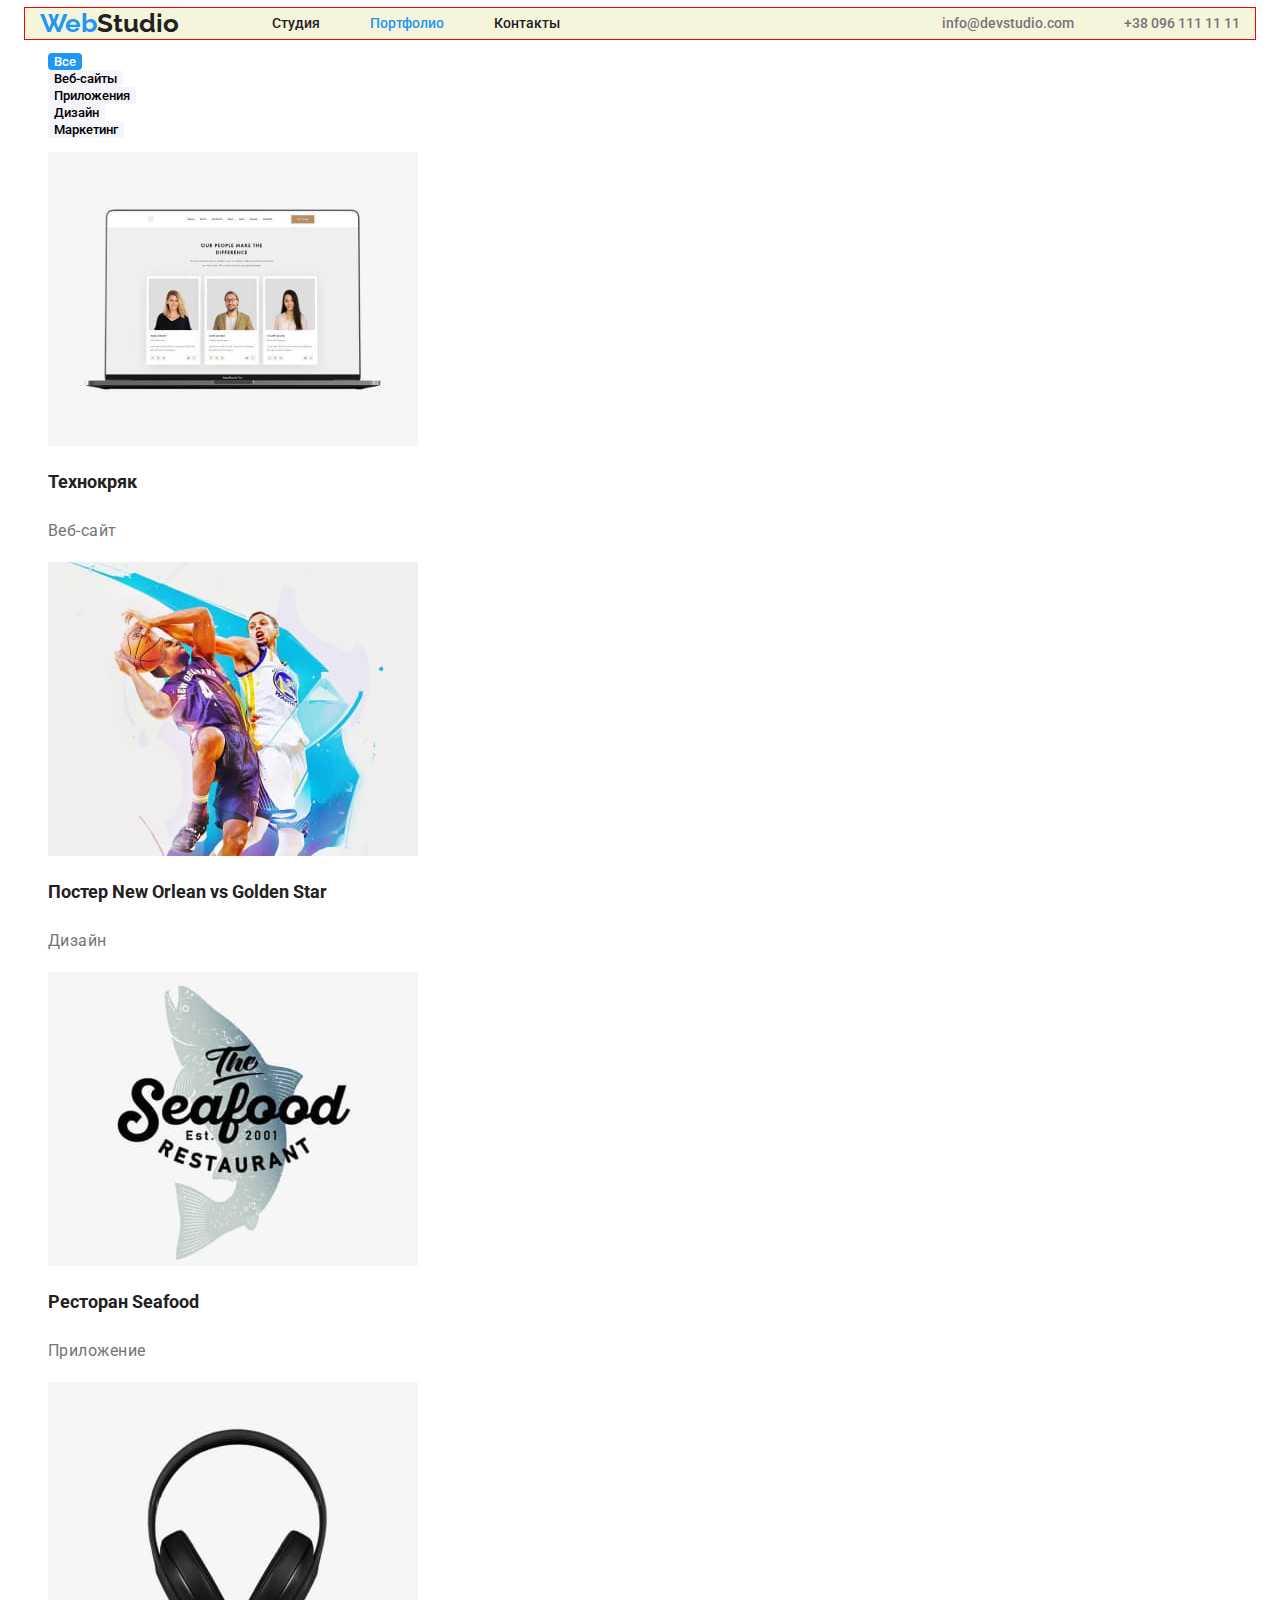
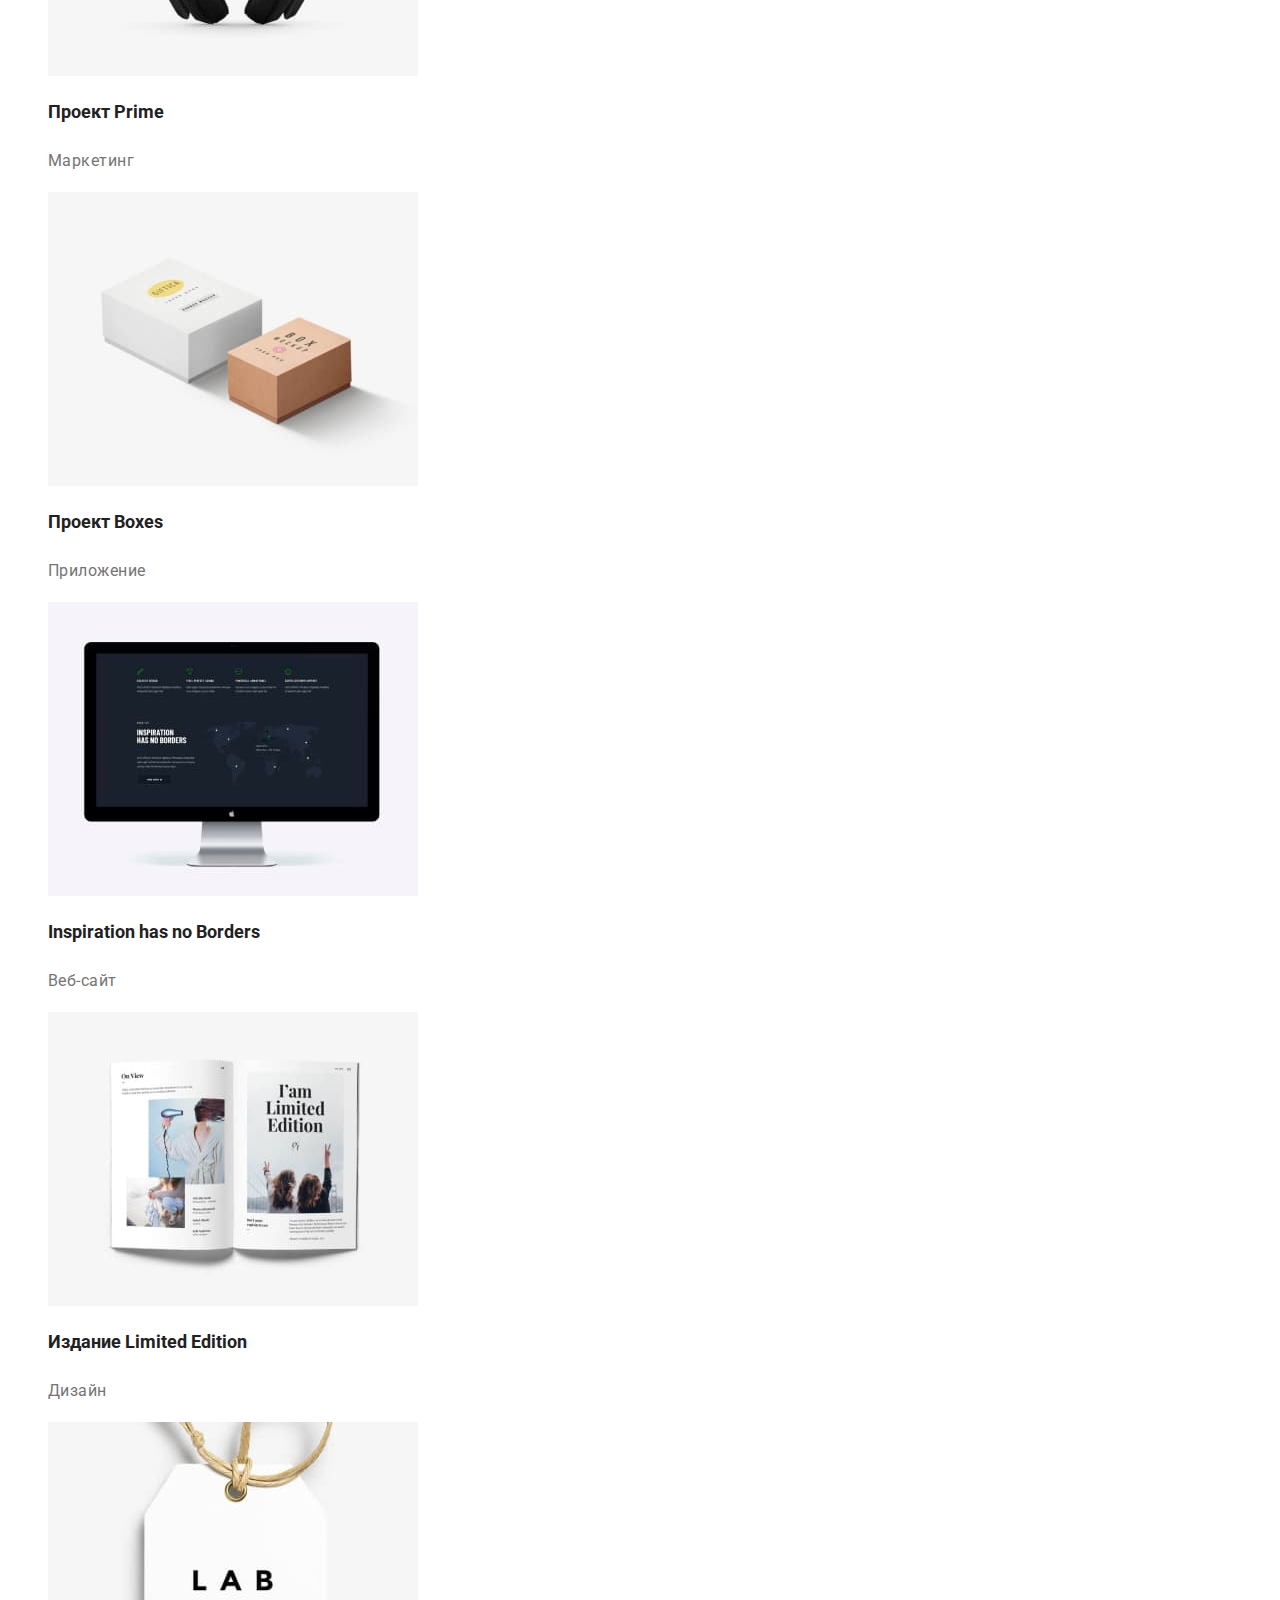
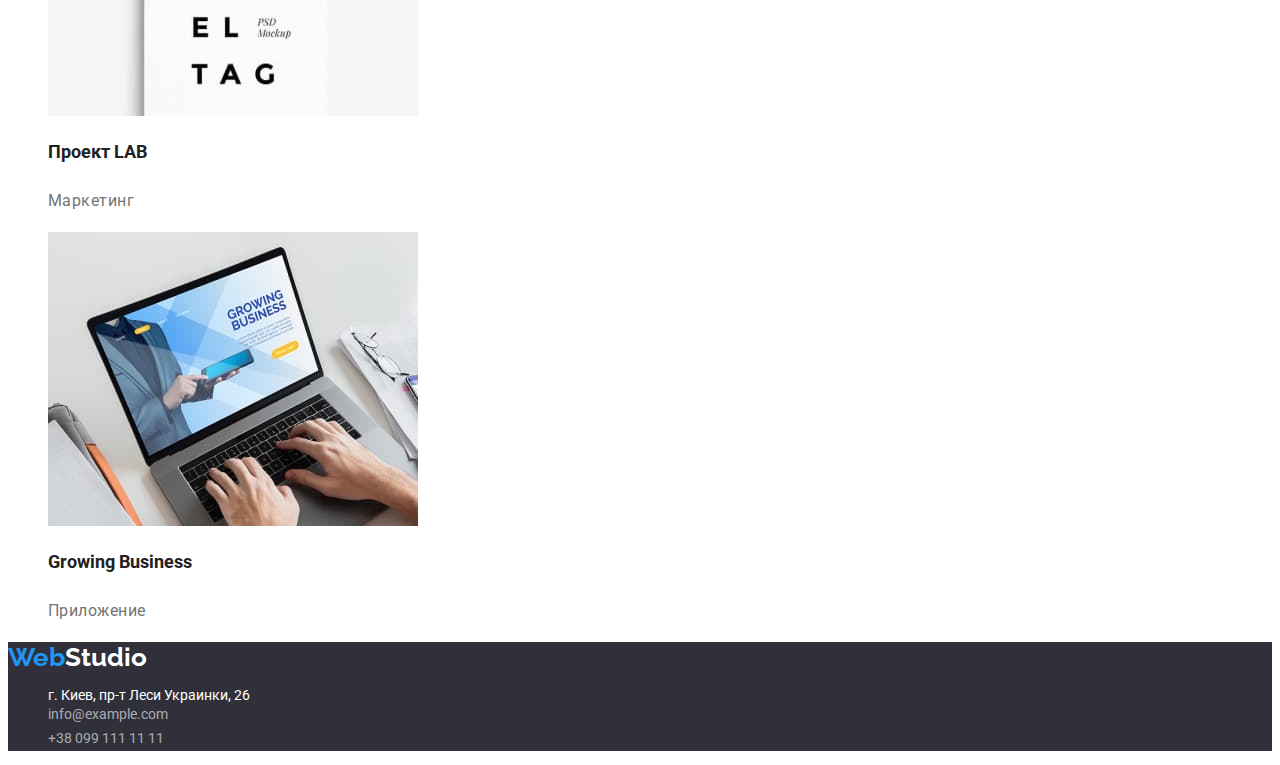
==== portfolio.html @ e08978c5 "разметка навизации длоки" ====
<!DOCTYPE html>
<html lang="ru">
  <head>
    <meta charset="UTF-8" />
    <meta http-equiv="X-UA-Compatible" content="IE=edge" />
    <meta name="viewport" content="width=device-width, initial-scale=1.0" />
    <title>Document</title>
    <link rel="preconnect" href="https://fonts.googleapis.com">
    <link rel="preconnect" href="https://fonts.gstatic.com" crossorigin>
    <link href="https://fonts.googleapis.com/css2?family=Raleway:wght@700&family=Roboto:wght@400;500;700;900&display=swap" rel="stylesheet">
    <link rel="stylesheet" href="https://cdnjs.cloudflare.com/ajax/libs/modern-normalize/1.1.0/modern-normalize.min.css" integrity="sha512-wpPYUAdjBVSE4KJnH1VR1HeZfpl1ub8YT/NKx4PuQ5NmX2tKuGu6U/JRp5y+Y8XG2tV+wKQpNHVUX03MfMFn9Q==" crossorigin="anonymous" referrerpolicy="no-referrer" />
    <link rel="stylesheet" href="./css/styles.css" />
  </head>
  <body>
    <!-- основная навигация сайта -->
    <header class="header-nav">
      <div class=" my-nav container">
        <nav class="my-nav">
        <a href="index.html" class="logo" lang="en" aria-label="логотип сайта">
          Web<span class="logo-accent">Studio</span></a
        >
        <ul class="site-nav list">
          <li class="item"><a href="./index.html" class="link">Студия</a></li>
          <li class="item"><a href="./portfolio.html" class="current link">Портфолио</a></li>
          <li class="item"><a href="" class="link">Контакты</a></li>
        </ul>
        </nav>
        <ul class="auth-nav list">
          <li class="item">
            <a href="mailto:info@devstudio.com" class="link"
            >info@devstudio.com</a
          >
          </li>
          <li class="item"><a href="tel:+380961111111" class="link">+38 096 111 11 11</a></li>
        </ul>
      </div>
    </header>
    <!-- мой контент -->
    <main>
      <section>
        <h1 hidden>кнопки фильтра</h1>
        <ul class="list">
          <li><button type="button" class="button-filtr current-button">Все</button></li>
          <li><button type="button" class="button-filtr">Веб-сайты</button></li>
          <li>
            <button type="button" class="button-filtr">Приложения</button>
          </li>
          <li><button type="button" class="button-filtr">Дизайн</button></li>
          <li><button type="button" class="button-filtr">Маркетинг</button></li>
        </ul>
          <!-- секция контента -->
        <ul class="card list">
          <li>
            <a href="" class="list-filter">
              <img
                src="./img-portfolio/laptop.jpg"
                alt="вебсайт"
                width="370"
                height="294"
              />
              <h2 class="card title">Технокряк</h2>
              <p class="text">Веб-сайт</p>
            </a>
          </li>
          <li>
            <a href="" class="list-filter"
              ><img
                src="./img-portfolio/poster.jpg"
                alt="постер"
                width="370"
                height="294"
              />
              <h2 class="card title">
                Постер <span lang="en">New Orlean vs Golden Star</span>
              </h2>
              <p class="card text">Дизайн</p></a
            >
          </li>
          <li>
            <a href="" class="list-filter"
              ><img
                src="./img-portfolio/logo-cafe.jpg"
                alt="ресторан"
                width="370"
                height="294"
              />
              <h2 class="card title">
                Ресторан <span lang="en">Seafood</span>
              </h2>
              <p class="text">Приложение</p></a
            >
          </li>
          <li>
            <a href="" class="list-filter"
              ><img
                src="./img-portfolio/headphones.jpg"
                alt="проект прайм"
                width="370"
                height="294"
              />
              <h2 class="card title">Проект <span lang="en">Prime</span></h2>
              <p class="text">Маркетинг</p></a
            >
          </li>
          <li>
            <a href="" class="list-filter">
              <img
                src="./img-portfolio/box.jpg"
                alt="проект бокс"
                width="370"
                height="294"
              />
              <h2 class="card title">Проект <span lang="en">Boxes</span></h2>
              <p class="text">Приложение</p></a
            >
          </li>
          <li>
            <a href="" class="list-filter"
              ><img
                src="./img-portfolio/computer.jpg"
                alt="вебсайт"
                width="370"
                height="294"
              />
              <h2 class="card title" lang="en">Inspiration has no Borders</h2>
              <p class="text">Веб-сайт</p></a
            >
          </li>
          <li>
            <a href="" class="list-filter"
              ><img
                src="./img-portfolio/newspaper.jpg"
                alt="издание ограниченный выпуск"
                width="370"
                height="294"
              />
              <h2 class="card title">
                Издание <span lang="en">Limited Edition</span>
              </h2>
              <p class="text">Дизайн</p></a
            >
          </li>
          <li>
            <a href="" class="list-filter"
              ><img
                src="./img-portfolio/card.jpg"
                alt="проект лаб"
                width="370"
                height="294"
              />
              <h2 class="card title">Проект LAB</h2>
              <p class="text">Маркетинг</p></a
            >
          </li>
          <li>
            <a href="" class="list-filter"
              ><img
                src="./img-portfolio/laptop-work.jpg"
                alt="приложение растущий бизнес"
                width="370"
                height="294"
              />
              <h2 class="card title" lang="en">Growing Business</h2>
              <p class="text">Приложение</p></a
            >
          </li>
        </ul>
      </section>
    </main>
    <!-- подвал -->
    <footer class="footer">
      <a href="./portfolio.html" class="logo" lang="en" aria-label="логотип сайта">Web</span
        ><span class="footer-logo">Studio</span>
      </a>
      <address class="adress">
        <ul class="list">
          <li class="location">г. Киев, пр-т Леси Украинки, 26</li>
          <li class="contacts list">
            <a href="mailto:info@example.com" class="transparent link"
              >info@example.com</a
            >
          </li>
          <li class="contacts list">
            <a href="tel:+380991111111" class="transparent link"
              >+38 099 111 11 11</a
            >
          </li>
        </ul>
      </address>
    </footer>
  </body>
</html>
---- css/styles.css ----
:root {
  --primery-text-color: #757575;
  --accent: #2196f3;
  --title-text-color: #212121;
  --primeri-white-color: #ffffff;
  --optional-bt-color: #f5f4fa;
  --tranparanted: rgba(255, 255, 255, 0.6);
  --pouring: #2f303a;
}

/* основные стили */
body {
  background-color: var(--primeri-white-color);
  color: var(--title-text-color);
  font-family: Roboto, sans-serif;
  font-size: 14px;
}

.logo {
  color: var(--accent);
  font-family: Raleway, sans-serif;
  font-weight: 700;
  font-size: 26px;
  line-height: 1.19;
}
.logo-accent {
  color: var(--title-text-color);
}
.list {
  list-style: none;
}
.link,
.logo {
  text-decoration: none;
}
/* my nav */
.my-nav {
  display: flex;
  align-items: center;
}

/* контейнер */
.container {
  background-color: beige;
  outline: 1px solid red;
  width: 1200px;
  padding-left: 15px;
  padding-right: 15px;
  margin-left: auto;
  margin-right: auto;
}

/* основная навигация сайта */
.site-nav {
  margin-left: 93px;
}
.auth-nav {
  margin-left: auto;
}
.site-nav,
.auth-nav {
  display: flex;
  margin-top: 0;
  margin-bottom: 0;
  padding-left: 0;
}

.site-nav > .item,
.auth-nav > .item {
  /* outline: 1px solid red; */
  margin-right: 50px;
}
.site-nav > .item:last-child,
.auth-nav > .item:last-child {
  margin-right: 0;
}

.site-nav .link,
.auth-nav .link {
  color: var(--title-text-color);
  font-weight: 500;
  line-height: 1.14;
}
.site-nav .current {
  color: var(--accent);
}
.auth-nav .link {
  color: var(--primery-text-color);
}
.site-nav .link:hover,
.site-nav .link:focus,
.auth-nav .link:hover,
.auth-nav .link:focus {
  color: var(--accent);
}

/* герой */
.hero {
  background-color: var(--pouring);
  text-align: center;
}

.hero-title {
  margin-top: 0;
  margin-bottom: 0;

  color: var(--primeri-white-color);
  font-weight: 900;
  font-size: 44px;
  line-height: 1.36;
  text-align: center;
  letter-spacing: 0.06em;
  text-transform: uppercase;
}
.button {
  color: var(--title-text-color);
  background-color: var(--primeri-white-color);
}
.button-hero {
  background-color: var(--accent);
  color: var(--primeri-white-color);

  font-weight: 700;
  font-size: 16px;
  line-height: 1.9;
  border: 0;
  border-radius: 4px;
}
/* преимущества */
.section {
  margin-top: 0;
  margin-bottom: 0;
}

.section-header {
  font-size: 14px;
  line-height: 1.14;
  text-transform: uppercase;

  margin-top: 0;
  margin-bottom: 0;
}
.section-text {
  color: var(--primery-text-color);
  line-height: 1.7;

  margin-top: 0;
  margin-bottom: 0;
}
/* команда */
.comand {
  background-color: var(--optional-bt-color);
}
.examples-work {
  font-size: 36px;
  line-height: 1.7;
  text-align: center;
}
.example-cards {
  background-color: var(--primeri-white-color);
}
.comand-name {
  font-weight: 500;
  font-size: 16px;
  line-height: 1.19;
}
.comand-text {
  color: var(--primery-text-color);
  font-size: 16px;
  line-height: 1.9;
}

/* футтер */
.footer {
  background-color: var(--pouring);
}
.location {
  color: var(--primeri-white-color);
}
.adress {
  font-style: normal;
}
.contacts .transparent {
  font-size: 14px;
  line-height: 1.7;
  color: var(--tranparanted);
}
.contacts .transparent:hover,
.contacts .transparent:focus {
  color: var(--accent);
}

.footer-logo {
  color: var(--primeri-white-color);
}
/* доп разметка портфолио */

.button-filtr {
  background-color: var(--optional-bt-color);
  font-weight: 500;
  font-family: inherit;
  cursor: pointer;
  border: 0;
  border-radius: 4px;
}
.current-button,
.button-filtr:hover,
.button-filtr:focus {
  background-color: var(--accent);
  color: var(--primeri-white-color);
}
/*разметка карточек портфолио */
.list-filter {
  color: var(--title-text-color);
  text-decoration: none;
}
.list-filter .text {
  color: var(--primery-text-color);
}
.list-filter .card {
  font-size: 18px;
  line-height: 2;
}
.list-filter .text {
  font-weight: 400;
  font-size: 16px;
  line-height: 1.88;
  letter-spacing: 0.03em;
}
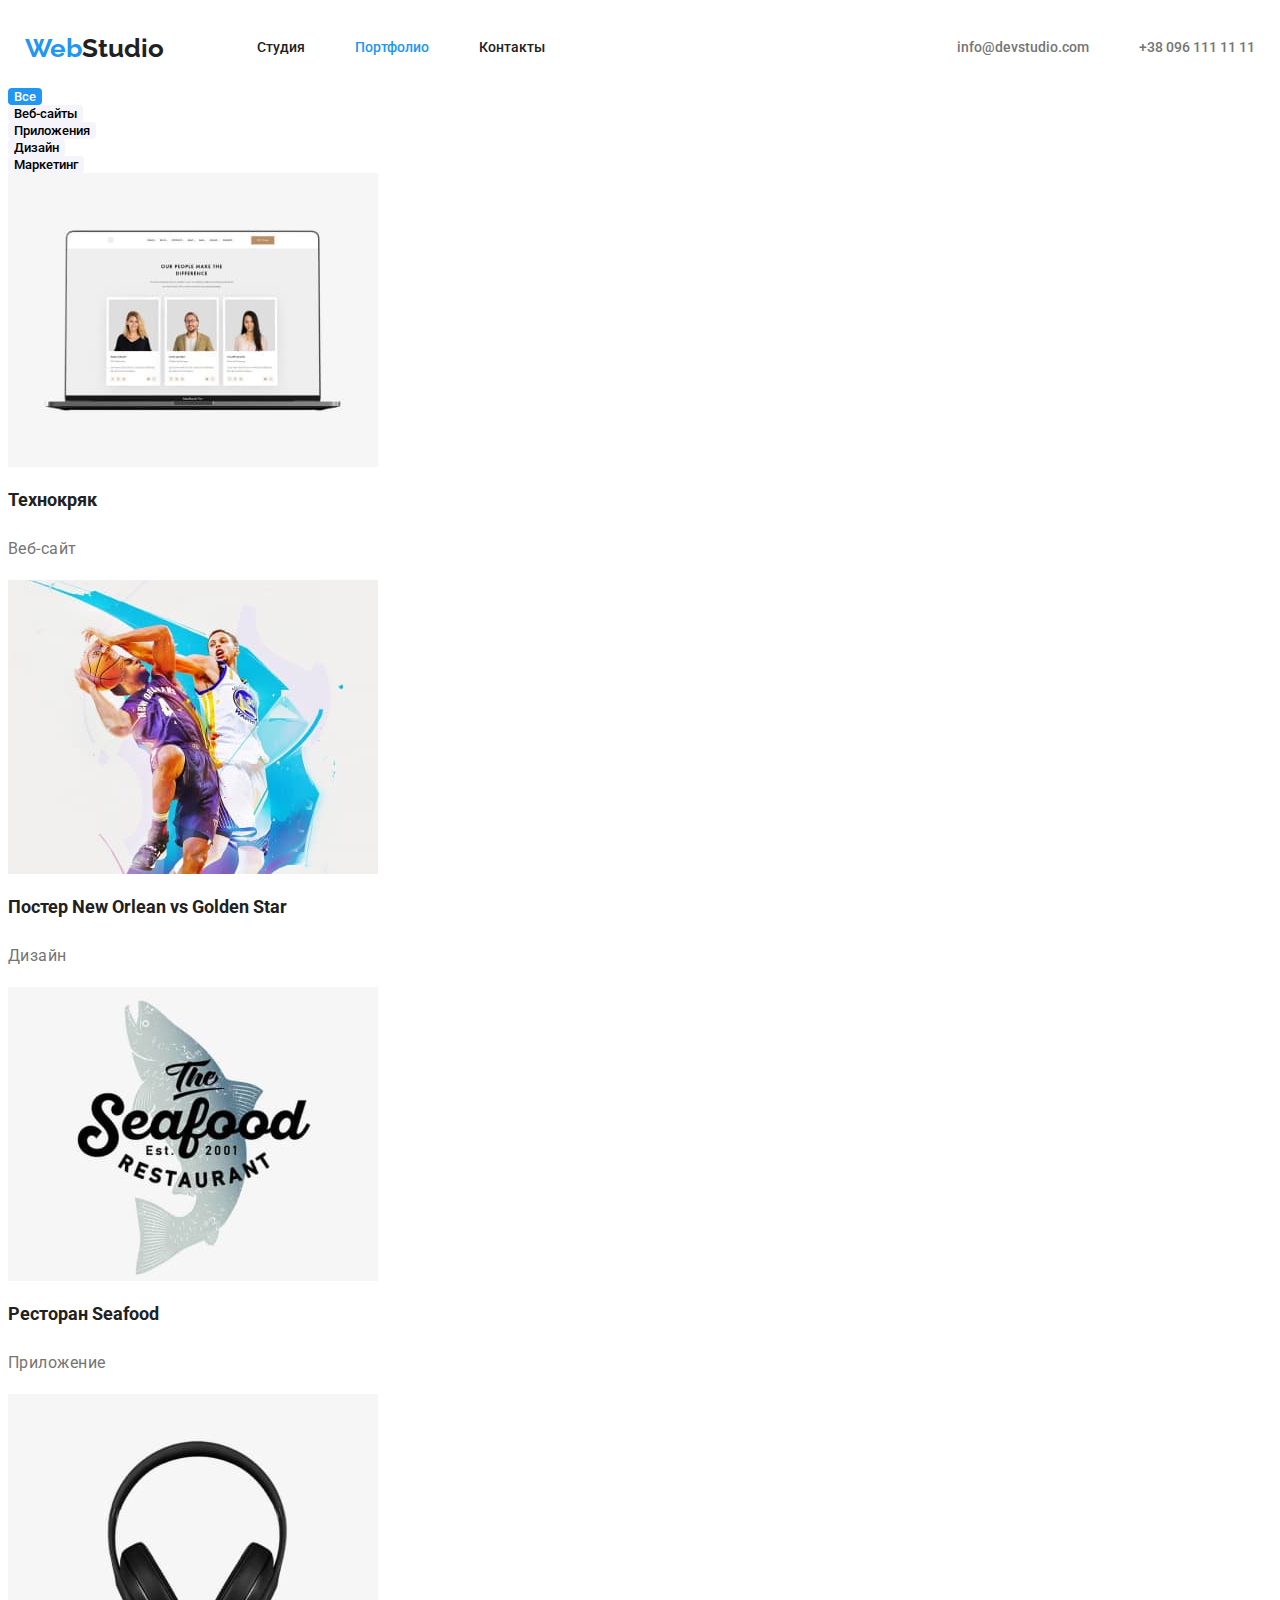
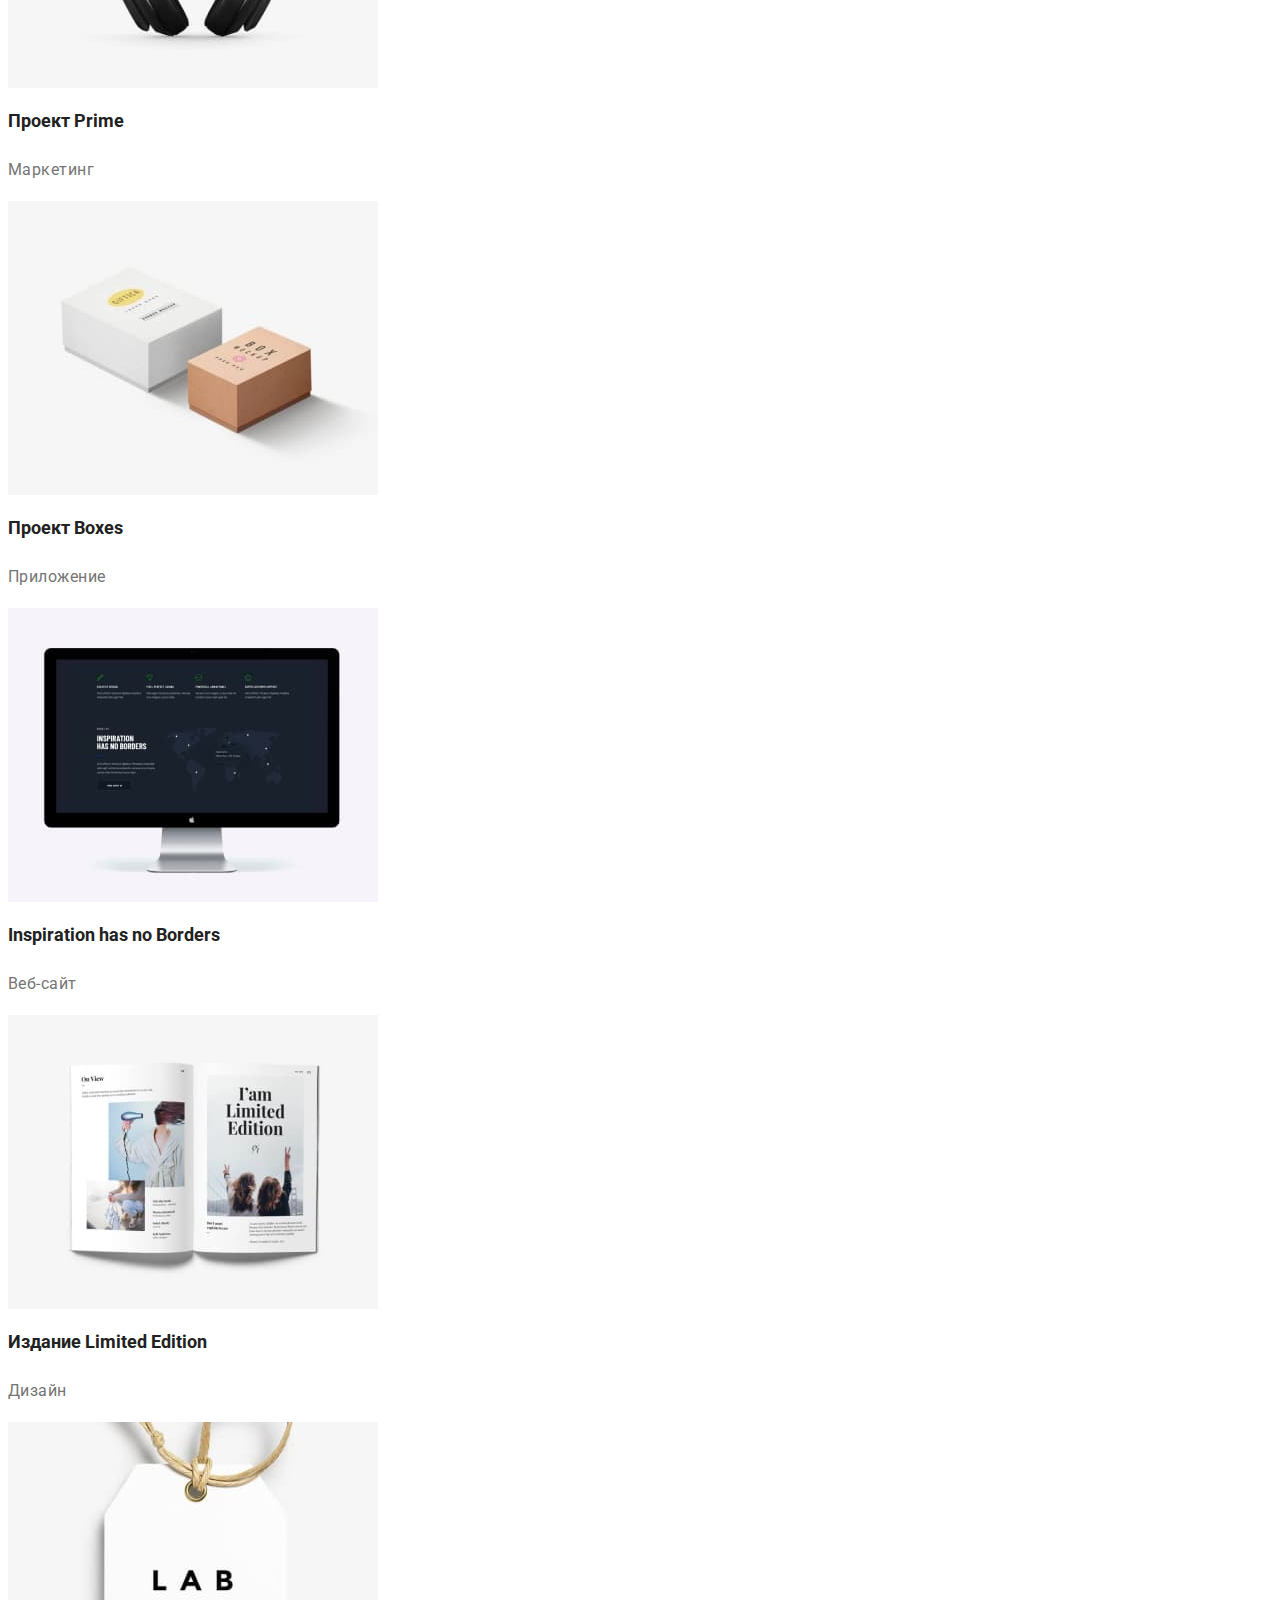
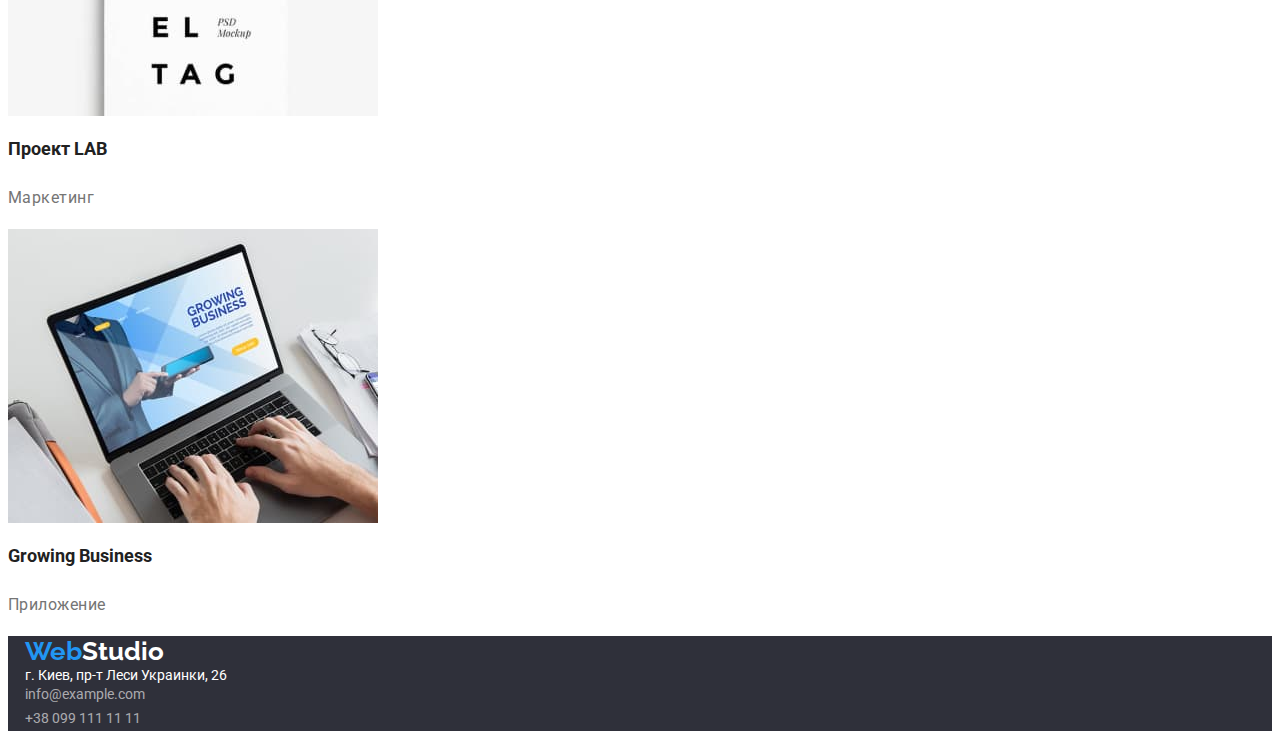
==== commit 1cea3932: "Добавил разметку блоков" ====
--- a/portfolio.html
+++ b/portfolio.html
@@ -16,11 +16,11 @@
     <header class="header-nav">
       <div class=" my-nav container">
         <nav class="my-nav">
-        <a href="index.html" class="logo" lang="en" aria-label="логотип сайта">
+        <a href="./portfolio.html" class="logo" lang="en" aria-label="логотип сайта">
           Web<span class="logo-accent">Studio</span></a
         >
         <ul class="site-nav list">
-          <li class="item"><a href="./index.html" class="link">Студия</a></li>
+          <li class="item"><a href="./index.html" class=" link">Студия</a></li>
           <li class="item"><a href="./portfolio.html" class="current link">Портфолио</a></li>
           <li class="item"><a href="" class="link">Контакты</a></li>
         </ul>
@@ -31,7 +31,7 @@
             >info@devstudio.com</a
           >
           </li>
-          <li class="item"><a href="tel:+380961111111" class="link">+38 096 111 11 11</a></li>
+          <li class="item" ><a href="tel:+380961111111" class="link">+38 096 111 11 11</a></li>
         </ul>
       </div>
     </header>
@@ -169,10 +169,11 @@
     </main>
     <!-- подвал -->
     <footer class="footer">
-      <a href="./portfolio.html" class="logo" lang="en" aria-label="логотип сайта">Web</span
+      <div class="container">
+        <a href="./portfolio.html" class="logo" lang="en" aria-label="логотип сайта">Web</span
         ><span class="footer-logo">Studio</span>
-      </a>
-      <address class="adress">
+        </a>
+        <address class="adress">
         <ul class="list">
           <li class="location">г. Киев, пр-т Леси Украинки, 26</li>
           <li class="contacts list">
@@ -186,7 +187,9 @@
             >
           </li>
         </ul>
-      </address>
+        </address>
+      </div>
+      
     </footer>
   </body>
 </html>
--- a/css/styles.css
+++ b/css/styles.css
@@ -28,11 +28,20 @@
 }
 .list {
   list-style: none;
+  margin-top: 0;
+  margin-bottom: 0;
+  padding-left: 0;
 }
 .link,
 .logo {
   text-decoration: none;
 }
+
+img {
+  display: block;
+  max-width: 100%;
+}
+
 /* my nav */
 .my-nav {
   display: flex;
@@ -41,9 +50,10 @@
 
 /* контейнер */
 .container {
-  background-color: beige;
-  outline: 1px solid red;
-  width: 1200px;
+  /* background-color: beige;
+  outline: 1px solid red;. */
+
+  width: 1230px;
   padding-left: 15px;
   padding-right: 15px;
   margin-left: auto;
@@ -77,6 +87,10 @@
 
 .site-nav .link,
 .auth-nav .link {
+  display: block;
+  padding-top: 32px;
+  padding-bottom: 32px;
+
   color: var(--title-text-color);
   font-weight: 500;
   line-height: 1.14;
@@ -98,11 +112,18 @@
 .hero {
   background-color: var(--pouring);
   text-align: center;
+
+  padding-top: 200px;
+  padding-bottom: 200px;
 }
 
 .hero-title {
   margin-top: 0;
   margin-bottom: 0;
+
+  margin-left: auto;
+  margin-right: auto;
+  max-width: 696px;
 
   color: var(--primeri-white-color);
   font-weight: 900;
@@ -117,6 +138,11 @@
   background-color: var(--primeri-white-color);
 }
 .button-hero {
+  margin-top: 30px;
+
+  width: 200px;
+  height: 50px;
+
   background-color: var(--accent);
   color: var(--primeri-white-color);
 
@@ -127,9 +153,26 @@
   border-radius: 4px;
 }
 /* преимущества */
-.section {
-  margin-top: 0;
-  margin-bottom: 0;
+.benefits {
+  padding-top: 94px;
+  padding-bottom: 94px;
+}
+
+.benefits-section {
+  display: flex;
+
+  margin-top: 0;
+  margin-bottom: 0;
+
+  padding-left: 0;
+}
+.benefits-container {
+  width: 270px;
+  height: 101px;
+  margin-right: 30px;
+}
+.benefits-container:last-child {
+  margin-right: 0%;
 }
 
 .section-header {
@@ -138,39 +181,76 @@
   text-transform: uppercase;
 
   margin-top: 0;
-  margin-bottom: 0;
+  margin-bottom: 10px;
 }
 .section-text {
   color: var(--primery-text-color);
+  line-height: 1.71;
+  letter-spacing: 0.03em;
+
+  margin-top: 0;
+  margin-bottom: 0;
+}
+/*примеры работ */
+
+.examples-finished {
+  display: flex;
+  justify-content: space-between;
+  padding-left: 0;
+  margin: 0;
+  padding-bottom: 94px;
+}
+
+.headline {
+  margin-top: 0;
+  margin-bottom: 0;
+
+  padding-top: 94px;
+  padding-bottom: 50px;
+
+  font-size: 36px;
   line-height: 1.7;
-
-  margin-top: 0;
-  margin-bottom: 0;
-}
+  text-align: center;
+}
+
 /* команда */
+
 .comand {
   background-color: var(--optional-bt-color);
 }
-.examples-work {
-  font-size: 36px;
-  line-height: 1.7;
-  text-align: center;
-}
+
 .example-cards {
   background-color: var(--primeri-white-color);
 }
 .comand-name {
+  margin-top: 0;
+  margin-bottom: 0;
+  padding-top: 30px;
+  padding-bottom: 10px;
+
   font-weight: 500;
   font-size: 16px;
   line-height: 1.19;
+  text-align: center;
 }
 .comand-text {
+  margin-top: 0;
+  margin-bottom: 0;
+  padding-bottom: 30px;
+
   color: var(--primery-text-color);
   font-size: 16px;
   line-height: 1.9;
+  text-align: center;
 }
 
 /* футтер */
+.footer-nav {
+  display: block;
+  padding-top: 60px;
+  padding-bottom: 20px;
+}
+
 .footer {
   background-color: var(--pouring);
 }
@@ -180,13 +260,13 @@
 .adress {
   font-style: normal;
 }
-.contacts .transparent {
+.transparent {
   font-size: 14px;
   line-height: 1.7;
   color: var(--tranparanted);
 }
-.contacts .transparent:hover,
-.contacts .transparent:focus {
+.transparent:hover,
+.transparent:focus {
   color: var(--accent);
 }
 
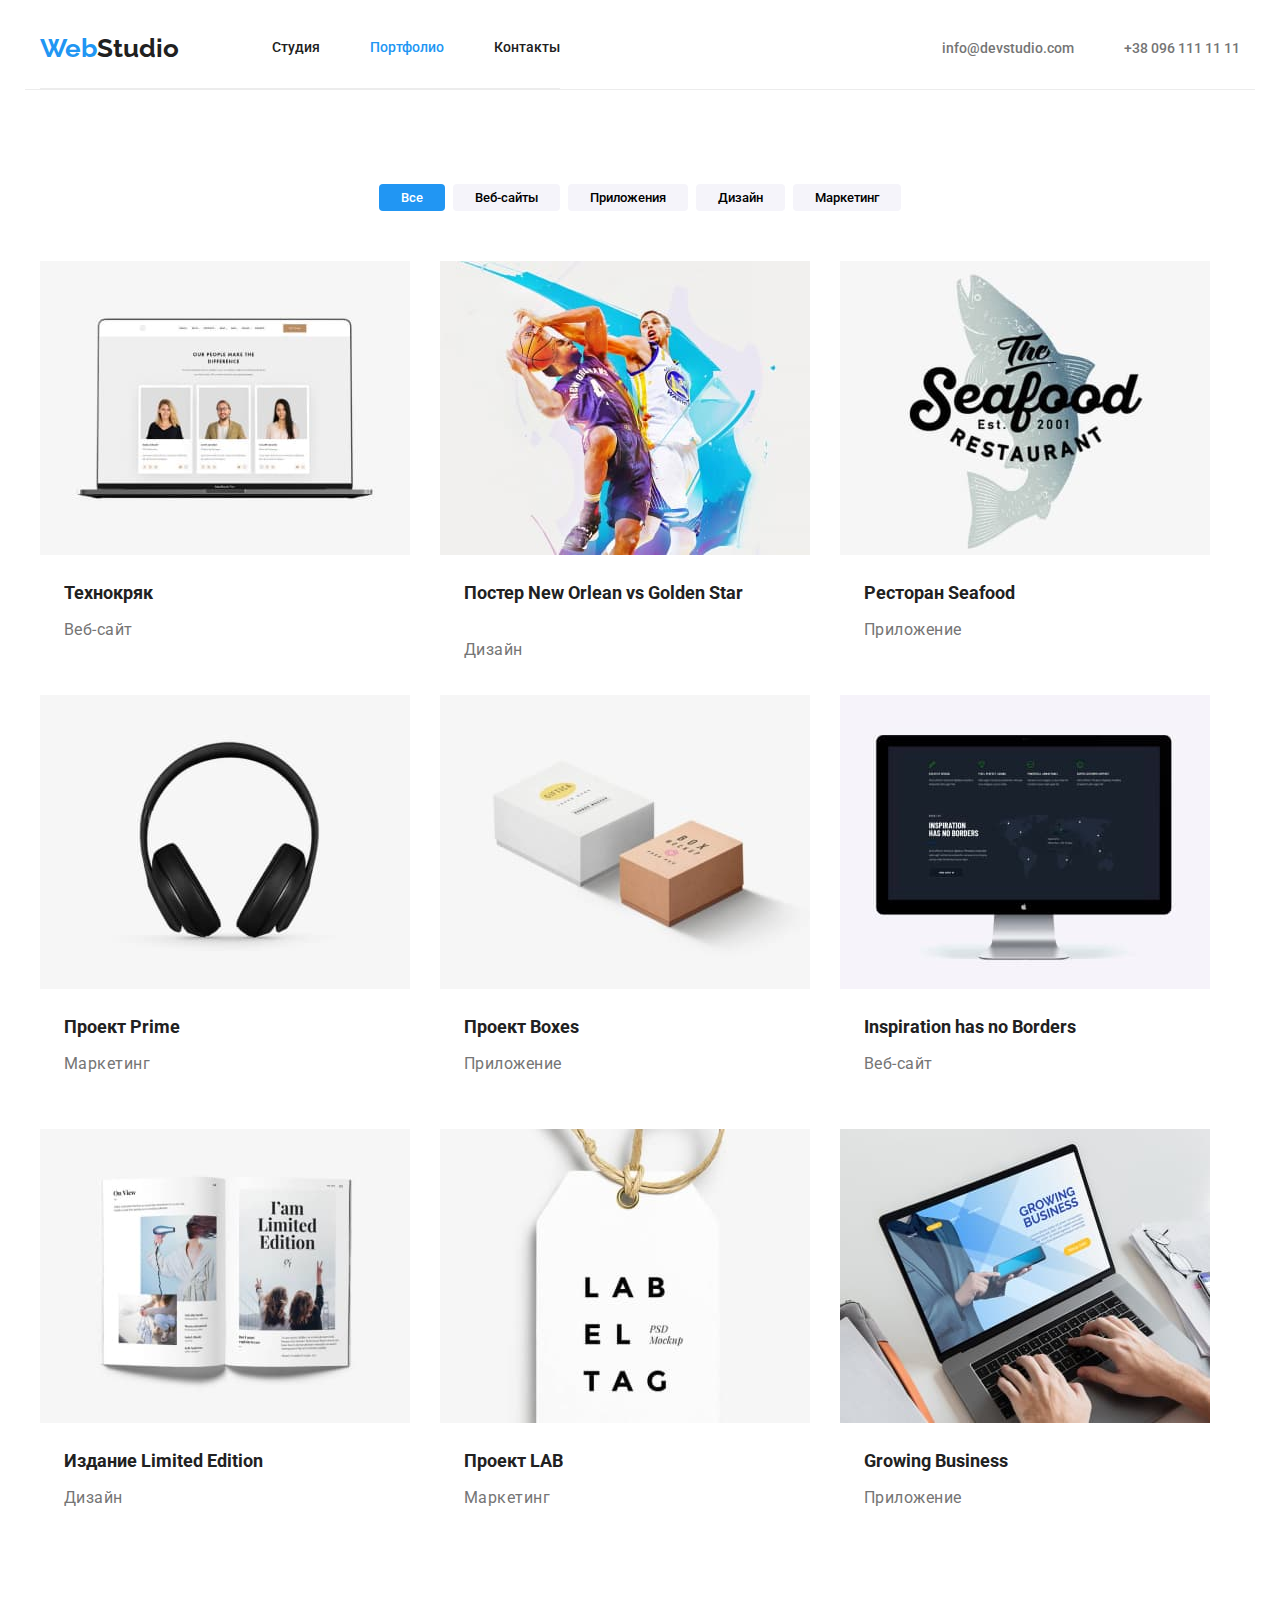
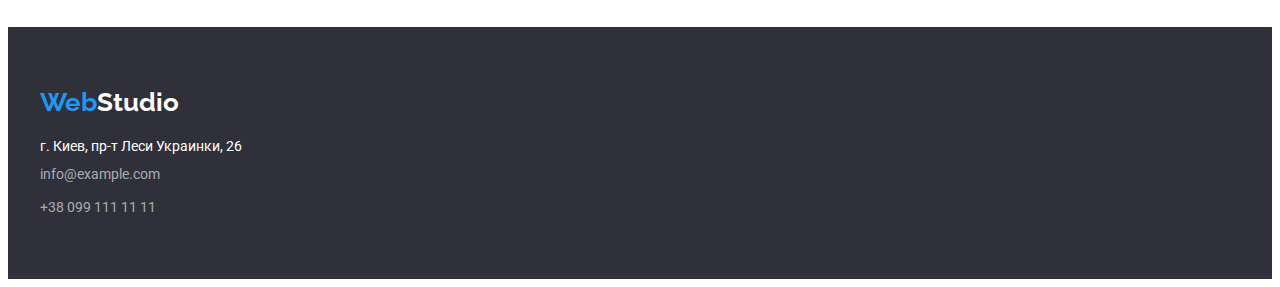
==== commit b10f7440: "Позиционирование портфолио" ====
--- a/portfolio.html
+++ b/portfolio.html
@@ -38,19 +38,20 @@
     <!-- мой контент -->
     <main>
       <section>
-        <h1 hidden>кнопки фильтра</h1>
-        <ul class="list">
-          <li><button type="button" class="button-filtr current-button">Все</button></li>
-          <li><button type="button" class="button-filtr">Веб-сайты</button></li>
-          <li>
-            <button type="button" class="button-filtr">Приложения</button>
-          </li>
-          <li><button type="button" class="button-filtr">Дизайн</button></li>
-          <li><button type="button" class="button-filtr">Маркетинг</button></li>
-        </ul>
+        <div class="container">
+          <h1 hidden>кнопки фильтра</h1>
+            <ul class="portfolio-nav list">
+              <li class="portfolio-button"><button type="button" class="button-filtr current-button">Все</button></li>
+              <li class="portfolio-button"><button type="button" class="button-filtr">Веб-сайты</button></li>
+              <li class="portfolio-button">
+              <button type="button" class="button-filtr">Приложения</button>
+              </li>
+              <li class="portfolio-button"><button type="button" class="button-filtr">Дизайн</button></li>
+              <li class="portfolio-button"><button type="button" class="button-filtr">Маркетинг</button></li>
+            </ul>
           <!-- секция контента -->
         <ul class="card list">
-          <li>
+          <li class="card-box">
             <a href="" class="list-filter">
               <img
                 src="./img-portfolio/laptop.jpg"
@@ -62,7 +63,7 @@
               <p class="text">Веб-сайт</p>
             </a>
           </li>
-          <li>
+          <li class="card-box">
             <a href="" class="list-filter"
               ><img
                 src="./img-portfolio/poster.jpg"
@@ -76,7 +77,7 @@
               <p class="card text">Дизайн</p></a
             >
           </li>
-          <li>
+          <li class="card-box">
             <a href="" class="list-filter"
               ><img
                 src="./img-portfolio/logo-cafe.jpg"
@@ -90,7 +91,7 @@
               <p class="text">Приложение</p></a
             >
           </li>
-          <li>
+          <li class="card-box">
             <a href="" class="list-filter"
               ><img
                 src="./img-portfolio/headphones.jpg"
@@ -102,7 +103,7 @@
               <p class="text">Маркетинг</p></a
             >
           </li>
-          <li>
+          <li class="card-box">
             <a href="" class="list-filter">
               <img
                 src="./img-portfolio/box.jpg"
@@ -114,7 +115,7 @@
               <p class="text">Приложение</p></a
             >
           </li>
-          <li>
+          <li class="card-box">
             <a href="" class="list-filter"
               ><img
                 src="./img-portfolio/computer.jpg"
@@ -126,7 +127,7 @@
               <p class="text">Веб-сайт</p></a
             >
           </li>
-          <li>
+          <li class="card-box">
             <a href="" class="list-filter"
               ><img
                 src="./img-portfolio/newspaper.jpg"
@@ -140,7 +141,7 @@
               <p class="text">Дизайн</p></a
             >
           </li>
-          <li>
+          <li class="card-box">
             <a href="" class="list-filter"
               ><img
                 src="./img-portfolio/card.jpg"
@@ -152,7 +153,7 @@
               <p class="text">Маркетинг</p></a
             >
           </li>
-          <li>
+          <li class="card-box">
             <a href="" class="list-filter"
               ><img
                 src="./img-portfolio/laptop-work.jpg"
@@ -165,24 +166,25 @@
             >
           </li>
         </ul>
+        </div>
       </section>
     </main>
     <!-- подвал -->
     <footer class="footer">
       <div class="container">
-        <a href="./portfolio.html" class="logo" lang="en" aria-label="логотип сайта">Web</span
+        <a href="./index.html" class="logo footer-nav" lang="en">Web</span
         ><span class="footer-logo">Studio</span>
         </a>
         <address class="adress">
         <ul class="list">
           <li class="location">г. Киев, пр-т Леси Украинки, 26</li>
           <li class="contacts list">
-            <a href="mailto:info@example.com" class="transparent link"
+            <a href="mailto:info@example.com" class="transparent mail link"
               >info@example.com</a
             >
           </li>
           <li class="contacts list">
-            <a href="tel:+380991111111" class="transparent link"
+            <a href="tel:+380991111111" class="transparent phone link"
               >+38 099 111 11 11</a
             >
           </li>
--- a/css/styles.css
+++ b/css/styles.css
@@ -46,6 +46,7 @@
 .my-nav {
   display: flex;
   align-items: center;
+  border-bottom: 1px solid #ececec;
 }
 
 /* контейнер */
@@ -53,7 +54,7 @@
   /* background-color: beige;
   outline: 1px solid red;. */
 
-  width: 1230px;
+  width: 1200px;
   padding-left: 15px;
   padding-right: 15px;
   margin-left: auto;
@@ -119,7 +120,7 @@
 
 .hero-title {
   margin-top: 0;
-  margin-bottom: 0;
+  margin-bottom: 30px;
 
   margin-left: auto;
   margin-right: auto;
@@ -138,8 +139,6 @@
   background-color: var(--primeri-white-color);
 }
 .button-hero {
-  margin-top: 30px;
-
   width: 200px;
   height: 50px;
 
@@ -224,9 +223,9 @@
 }
 .comand-name {
   margin-top: 0;
-  margin-bottom: 0;
+  margin-bottom: 10px;
   padding-top: 30px;
-  padding-bottom: 10px;
+  padding-bottom: 0px;
 
   font-weight: 500;
   font-size: 16px;
@@ -256,6 +255,7 @@
 }
 .location {
   color: var(--primeri-white-color);
+  margin-bottom: 9px;
 }
 .adress {
   font-style: normal;
@@ -270,11 +270,32 @@
   color: var(--accent);
 }
 
+.transparent.mail {
+  display: block;
+  margin-bottom: 9px;
+}
+.transparent.phone {
+  display: block;
+  padding-bottom: 60px;
+}
+
 .footer-logo {
   color: var(--primeri-white-color);
 }
 /* доп разметка портфолио */
-
+.portfolio-nav {
+  display: flex;
+  justify-content: center;
+
+  padding-top: 94px;
+  padding-bottom: 50px;
+}
+.portfolio-button {
+  margin-right: 8px;
+}
+.portfolio-button:last-child {
+  margin-right: 0;
+}
 .button-filtr {
   background-color: var(--optional-bt-color);
   font-weight: 500;
@@ -282,7 +303,10 @@
   cursor: pointer;
   border: 0;
   border-radius: 4px;
-}
+
+  padding: 6px 22px;
+}
+
 .current-button,
 .button-filtr:hover,
 .button-filtr:focus {
@@ -290,12 +314,44 @@
   color: var(--primeri-white-color);
 }
 /*разметка карточек портфолио */
+.card.list {
+  display: flex;
+  flex-wrap: wrap;
+  padding-bottom: 94px;
+}
+
 .list-filter {
   color: var(--title-text-color);
   text-decoration: none;
 }
+
+.card-box {
+  width: 370px;
+  height: 404px;
+
+  margin-right: 30px;
+  margin-bottom: 30px;
+}
+.card-box:nth-child(3n) {
+  margin-right: 0;
+}
+.card-box:nth-last-child(-n + 3) {
+  margin-bottom: 0;
+}
+.list-filter .card {
+  margin-top: 0;
+  margin-bottom: 4px;
+  padding-top: 20px;
+  padding-left: 24px;
+}
+
 .list-filter .text {
   color: var(--primery-text-color);
+
+  padding-bottom: 20px;
+  margin-top: 0;
+  margin-bottom: 0;
+  padding-left: 24px;
 }
 .list-filter .card {
   font-size: 18px;
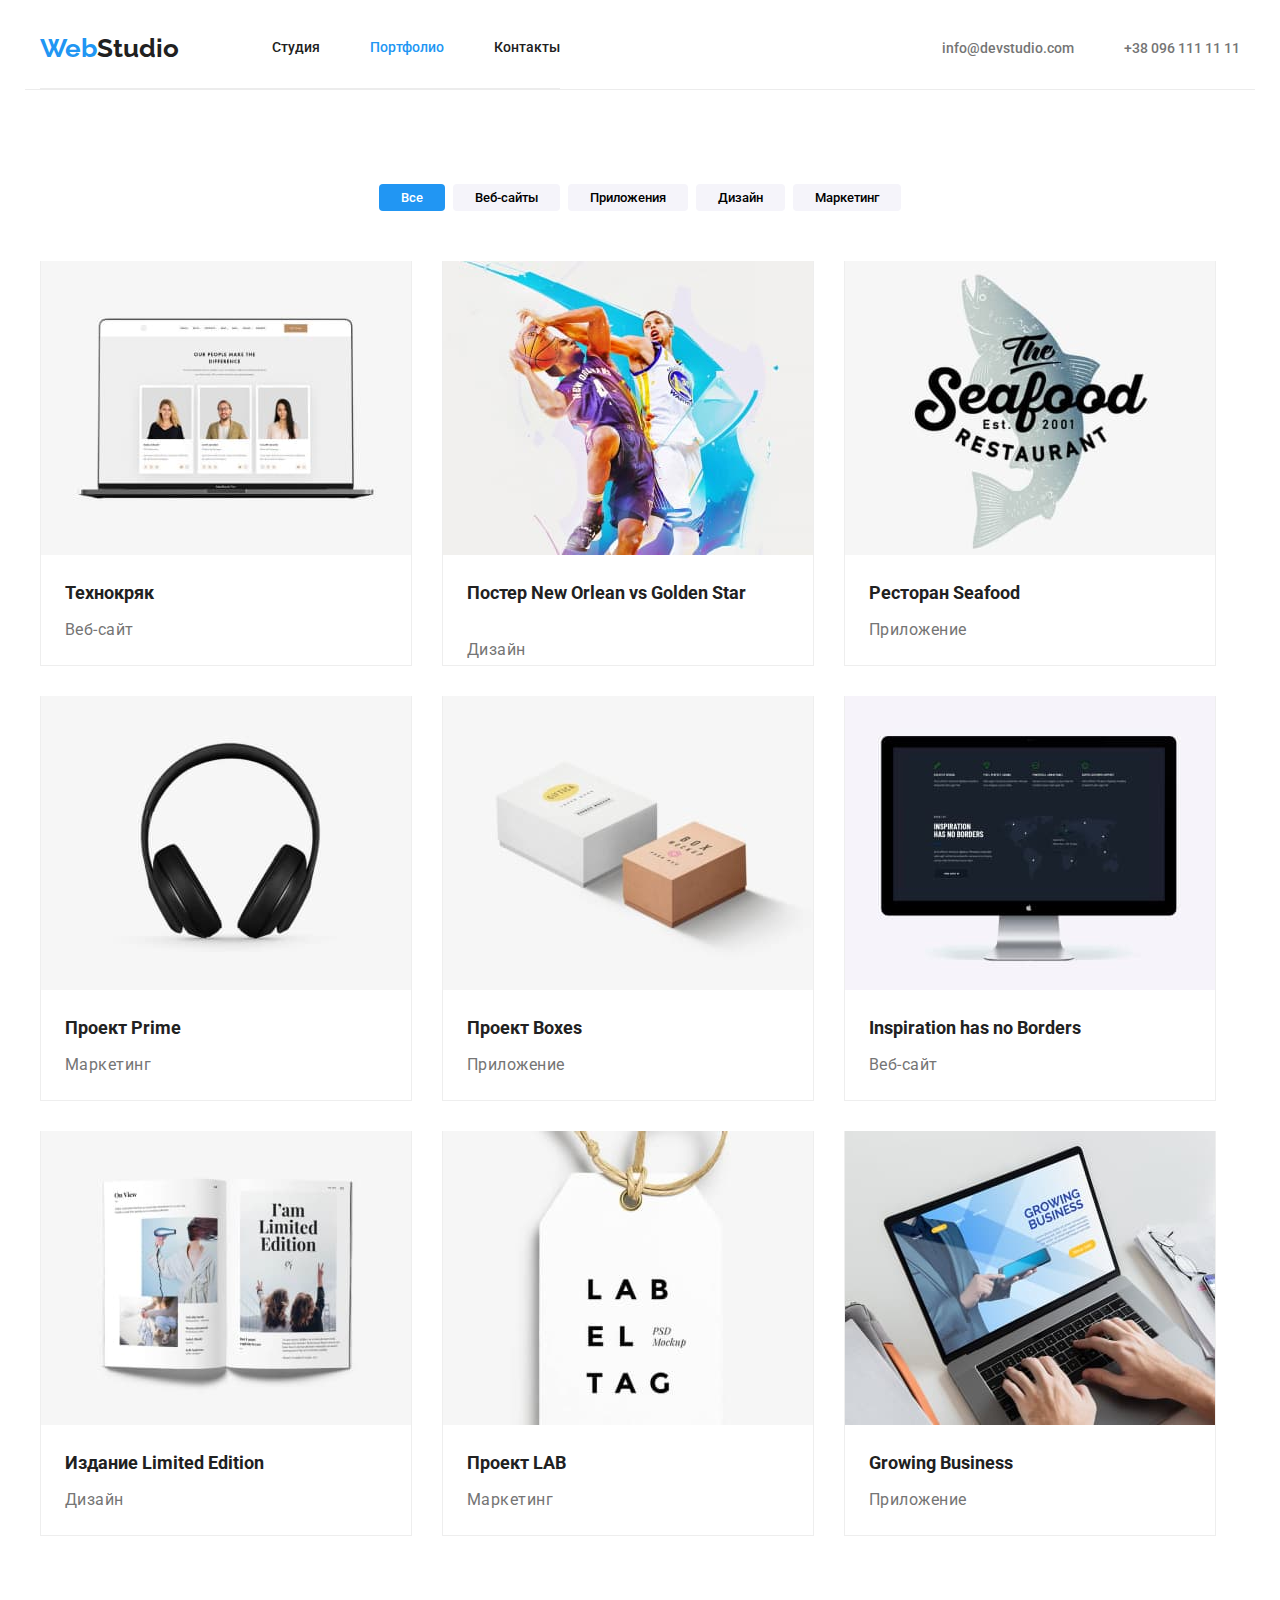
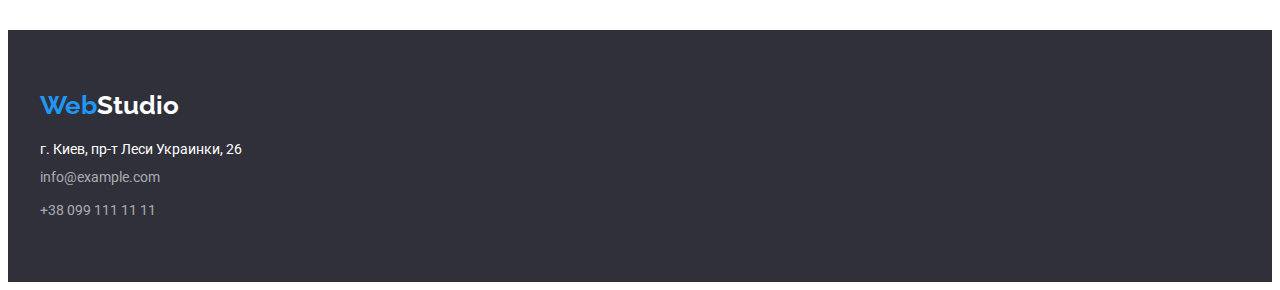
==== commit 1e4d31bf: "Добавил рамку к карточкам портфолио" ====
--- a/portfolio.html
+++ b/portfolio.html
@@ -5,193 +5,220 @@
     <meta http-equiv="X-UA-Compatible" content="IE=edge" />
     <meta name="viewport" content="width=device-width, initial-scale=1.0" />
     <title>Document</title>
-    <link rel="preconnect" href="https://fonts.googleapis.com">
-    <link rel="preconnect" href="https://fonts.gstatic.com" crossorigin>
-    <link href="https://fonts.googleapis.com/css2?family=Raleway:wght@700&family=Roboto:wght@400;500;700;900&display=swap" rel="stylesheet">
-    <link rel="stylesheet" href="https://cdnjs.cloudflare.com/ajax/libs/modern-normalize/1.1.0/modern-normalize.min.css" integrity="sha512-wpPYUAdjBVSE4KJnH1VR1HeZfpl1ub8YT/NKx4PuQ5NmX2tKuGu6U/JRp5y+Y8XG2tV+wKQpNHVUX03MfMFn9Q==" crossorigin="anonymous" referrerpolicy="no-referrer" />
+    <link rel="preconnect" href="https://fonts.googleapis.com" />
+    <link rel="preconnect" href="https://fonts.gstatic.com" crossorigin />
+    <link
+      href="https://fonts.googleapis.com/css2?family=Raleway:wght@700&family=Roboto:wght@400;500;700;900&display=swap"
+      rel="stylesheet"
+    />
+    <link
+      rel="stylesheet"
+      href="https://cdnjs.cloudflare.com/ajax/libs/modern-normalize/1.1.0/modern-normalize.min.css"
+      integrity="sha512-wpPYUAdjBVSE4KJnH1VR1HeZfpl1ub8YT/NKx4PuQ5NmX2tKuGu6U/JRp5y+Y8XG2tV+wKQpNHVUX03MfMFn9Q=="
+      crossorigin="anonymous"
+      referrerpolicy="no-referrer"
+    />
     <link rel="stylesheet" href="./css/styles.css" />
   </head>
   <body>
     <!-- основная навигация сайта -->
     <header class="header-nav">
-      <div class=" my-nav container">
+      <div class="my-nav container">
         <nav class="my-nav">
-        <a href="./portfolio.html" class="logo" lang="en" aria-label="логотип сайта">
-          Web<span class="logo-accent">Studio</span></a
-        >
-        <ul class="site-nav list">
-          <li class="item"><a href="./index.html" class=" link">Студия</a></li>
-          <li class="item"><a href="./portfolio.html" class="current link">Портфолио</a></li>
-          <li class="item"><a href="" class="link">Контакты</a></li>
-        </ul>
+          <a
+            href="./portfolio.html"
+            class="logo"
+            lang="en"
+            aria-label="логотип сайта"
+          >
+            Web<span class="logo-accent">Studio</span></a
+          >
+          <ul class="site-nav list">
+            <li class="item"><a href="./index.html" class="link">Студия</a></li>
+            <li class="item">
+              <a href="./portfolio.html" class="current link">Портфолио</a>
+            </li>
+            <li class="item"><a href="" class="link">Контакты</a></li>
+          </ul>
         </nav>
         <ul class="auth-nav list">
           <li class="item">
             <a href="mailto:info@devstudio.com" class="link"
-            >info@devstudio.com</a
-          >
+              >info@devstudio.com</a
+            >
           </li>
-          <li class="item" ><a href="tel:+380961111111" class="link">+38 096 111 11 11</a></li>
+          <li class="item">
+            <a href="tel:+380961111111" class="link">+38 096 111 11 11</a>
+          </li>
         </ul>
       </div>
     </header>
     <!-- мой контент -->
     <main>
-      <section>
+      <section class="section">
         <div class="container">
           <h1 hidden>кнопки фильтра</h1>
-            <ul class="portfolio-nav list">
-              <li class="portfolio-button"><button type="button" class="button-filtr current-button">Все</button></li>
-              <li class="portfolio-button"><button type="button" class="button-filtr">Веб-сайты</button></li>
-              <li class="portfolio-button">
+          <ul class="portfolio-nav list">
+            <li class="portfolio-button">
+              <button type="button" class="button-filtr current-button">
+                Все
+              </button>
+            </li>
+            <li class="portfolio-button">
+              <button type="button" class="button-filtr">Веб-сайты</button>
+            </li>
+            <li class="portfolio-button">
               <button type="button" class="button-filtr">Приложения</button>
-              </li>
-              <li class="portfolio-button"><button type="button" class="button-filtr">Дизайн</button></li>
-              <li class="portfolio-button"><button type="button" class="button-filtr">Маркетинг</button></li>
-            </ul>
+            </li>
+            <li class="portfolio-button">
+              <button type="button" class="button-filtr">Дизайн</button>
+            </li>
+            <li class="portfolio-button">
+              <button type="button" class="button-filtr">Маркетинг</button>
+            </li>
+          </ul>
           <!-- секция контента -->
-        <ul class="card list">
-          <li class="card-box">
-            <a href="" class="list-filter">
-              <img
-                src="./img-portfolio/laptop.jpg"
-                alt="вебсайт"
-                width="370"
-                height="294"
-              />
-              <h2 class="card title">Технокряк</h2>
-              <p class="text">Веб-сайт</p>
-            </a>
-          </li>
-          <li class="card-box">
-            <a href="" class="list-filter"
-              ><img
-                src="./img-portfolio/poster.jpg"
-                alt="постер"
-                width="370"
-                height="294"
-              />
-              <h2 class="card title">
-                Постер <span lang="en">New Orlean vs Golden Star</span>
-              </h2>
-              <p class="card text">Дизайн</p></a
-            >
-          </li>
-          <li class="card-box">
-            <a href="" class="list-filter"
-              ><img
-                src="./img-portfolio/logo-cafe.jpg"
-                alt="ресторан"
-                width="370"
-                height="294"
-              />
-              <h2 class="card title">
-                Ресторан <span lang="en">Seafood</span>
-              </h2>
-              <p class="text">Приложение</p></a
-            >
-          </li>
-          <li class="card-box">
-            <a href="" class="list-filter"
-              ><img
-                src="./img-portfolio/headphones.jpg"
-                alt="проект прайм"
-                width="370"
-                height="294"
-              />
-              <h2 class="card title">Проект <span lang="en">Prime</span></h2>
-              <p class="text">Маркетинг</p></a
-            >
-          </li>
-          <li class="card-box">
-            <a href="" class="list-filter">
-              <img
-                src="./img-portfolio/box.jpg"
-                alt="проект бокс"
-                width="370"
-                height="294"
-              />
-              <h2 class="card title">Проект <span lang="en">Boxes</span></h2>
-              <p class="text">Приложение</p></a
-            >
-          </li>
-          <li class="card-box">
-            <a href="" class="list-filter"
-              ><img
-                src="./img-portfolio/computer.jpg"
-                alt="вебсайт"
-                width="370"
-                height="294"
-              />
-              <h2 class="card title" lang="en">Inspiration has no Borders</h2>
-              <p class="text">Веб-сайт</p></a
-            >
-          </li>
-          <li class="card-box">
-            <a href="" class="list-filter"
-              ><img
-                src="./img-portfolio/newspaper.jpg"
-                alt="издание ограниченный выпуск"
-                width="370"
-                height="294"
-              />
-              <h2 class="card title">
-                Издание <span lang="en">Limited Edition</span>
-              </h2>
-              <p class="text">Дизайн</p></a
-            >
-          </li>
-          <li class="card-box">
-            <a href="" class="list-filter"
-              ><img
-                src="./img-portfolio/card.jpg"
-                alt="проект лаб"
-                width="370"
-                height="294"
-              />
-              <h2 class="card title">Проект LAB</h2>
-              <p class="text">Маркетинг</p></a
-            >
-          </li>
-          <li class="card-box">
-            <a href="" class="list-filter"
-              ><img
-                src="./img-portfolio/laptop-work.jpg"
-                alt="приложение растущий бизнес"
-                width="370"
-                height="294"
-              />
-              <h2 class="card title" lang="en">Growing Business</h2>
-              <p class="text">Приложение</p></a
-            >
-          </li>
-        </ul>
+          <ul class="card list">
+            <li class="card-box">
+              <a href="" class="list-filter">
+                <img
+                  src="./img-portfolio/laptop.jpg"
+                  alt="вебсайт"
+                  width="370"
+                  height="294"
+                />
+                <h2 class="card title">Технокряк</h2>
+                <p class="text">Веб-сайт</p>
+              </a>
+            </li>
+            <li class="card-box">
+              <a href="" class="list-filter"
+                ><img
+                  src="./img-portfolio/poster.jpg"
+                  alt="постер"
+                  width="370"
+                  height="294"
+                />
+                <h2 class="card title">
+                  Постер <span lang="en">New Orlean vs Golden Star</span>
+                </h2>
+                <p class="card text">Дизайн</p></a
+              >
+            </li>
+            <li class="card-box">
+              <a href="" class="list-filter"
+                ><img
+                  src="./img-portfolio/logo-cafe.jpg"
+                  alt="ресторан"
+                  width="370"
+                  height="294"
+                />
+                <h2 class="card title">
+                  Ресторан <span lang="en">Seafood</span>
+                </h2>
+                <p class="text">Приложение</p></a
+              >
+            </li>
+            <li class="card-box">
+              <a href="" class="list-filter"
+                ><img
+                  src="./img-portfolio/headphones.jpg"
+                  alt="проект прайм"
+                  width="370"
+                  height="294"
+                />
+                <h2 class="card title">Проект <span lang="en">Prime</span></h2>
+                <p class="text">Маркетинг</p></a
+              >
+            </li>
+            <li class="card-box">
+              <a href="" class="list-filter">
+                <img
+                  src="./img-portfolio/box.jpg"
+                  alt="проект бокс"
+                  width="370"
+                  height="294"
+                />
+                <h2 class="card title">Проект <span lang="en">Boxes</span></h2>
+                <p class="text">Приложение</p></a
+              >
+            </li>
+            <li class="card-box">
+              <a href="" class="list-filter"
+                ><img
+                  src="./img-portfolio/computer.jpg"
+                  alt="вебсайт"
+                  width="370"
+                  height="294"
+                />
+                <h2 class="card title" lang="en">Inspiration has no Borders</h2>
+                <p class="text">Веб-сайт</p></a
+              >
+            </li>
+            <li class="card-box">
+              <a href="" class="list-filter"
+                ><img
+                  src="./img-portfolio/newspaper.jpg"
+                  alt="издание ограниченный выпуск"
+                  width="370"
+                  height="294"
+                />
+                <h2 class="card title">
+                  Издание <span lang="en">Limited Edition</span>
+                </h2>
+                <p class="text">Дизайн</p></a
+              >
+            </li>
+            <li class="card-box">
+              <a href="" class="list-filter"
+                ><img
+                  src="./img-portfolio/card.jpg"
+                  alt="проект лаб"
+                  width="370"
+                  height="294"
+                />
+                <h2 class="card title">Проект LAB</h2>
+                <p class="text">Маркетинг</p></a
+              >
+            </li>
+            <li class="card-box">
+              <a href="" class="list-filter"
+                ><img
+                  src="./img-portfolio/laptop-work.jpg"
+                  alt="приложение растущий бизнес"
+                  width="370"
+                  height="294"
+                />
+                <h2 class="card title" lang="en">Growing Business</h2>
+                <p class="text">Приложение</p></a
+              >
+            </li>
+          </ul>
         </div>
       </section>
     </main>
     <!-- подвал -->
     <footer class="footer">
       <div class="container">
-        <a href="./index.html" class="logo footer-nav" lang="en">Web</span
-        ><span class="footer-logo">Studio</span>
+        <a href="./index.html" class="logo footer-nav" lang="en"
+          >Web<span class="footer-logo">Studio</span>
         </a>
         <address class="adress">
-        <ul class="list">
-          <li class="location">г. Киев, пр-т Леси Украинки, 26</li>
-          <li class="contacts list">
-            <a href="mailto:info@example.com" class="transparent mail link"
-              >info@example.com</a
-            >
-          </li>
-          <li class="contacts list">
-            <a href="tel:+380991111111" class="transparent phone link"
-              >+38 099 111 11 11</a
-            >
-          </li>
-        </ul>
+          <ul class="list">
+            <li class="location">г. Киев, пр-т Леси Украинки, 26</li>
+            <li class="contacts list">
+              <a href="mailto:info@example.com" class="transparent mail link"
+                >info@example.com</a
+              >
+            </li>
+            <li class="contacts list">
+              <a href="tel:+380991111111" class="transparent phone link"
+                >+38 099 111 11 11</a
+              >
+            </li>
+          </ul>
         </address>
       </div>
-      
     </footer>
   </body>
 </html>
--- a/css/styles.css
+++ b/css/styles.css
@@ -61,6 +61,11 @@
   margin-right: auto;
 }
 
+.section {
+  padding-top: 94px;
+  padding-bottom: 94px;
+}
+
 /* основная навигация сайта */
 .site-nav {
   margin-left: 93px;
@@ -152,10 +157,6 @@
   border-radius: 4px;
 }
 /* преимущества */
-.benefits {
-  padding-top: 94px;
-  padding-bottom: 94px;
-}
 
 .benefits-section {
   display: flex;
@@ -197,14 +198,12 @@
   justify-content: space-between;
   padding-left: 0;
   margin: 0;
-  padding-bottom: 94px;
 }
 
 .headline {
   margin-top: 0;
   margin-bottom: 0;
 
-  padding-top: 94px;
   padding-bottom: 50px;
 
   font-size: 36px;
@@ -247,7 +246,7 @@
 .footer-nav {
   display: block;
   padding-top: 60px;
-  padding-bottom: 20px;
+  margin-bottom: 20px;
 }
 
 .footer {
@@ -287,7 +286,6 @@
   display: flex;
   justify-content: center;
 
-  padding-top: 94px;
   padding-bottom: 50px;
 }
 .portfolio-button {
@@ -317,7 +315,6 @@
 .card.list {
   display: flex;
   flex-wrap: wrap;
-  padding-bottom: 94px;
 }
 
 .list-filter {
@@ -331,6 +328,10 @@
 
   margin-right: 30px;
   margin-bottom: 30px;
+
+  border-right: 1px solid #eeeeee;
+  border-left: 1px solid #eeeeee;
+  border-bottom: 1px solid #eeeeee;
 }
 .card-box:nth-child(3n) {
   margin-right: 0;
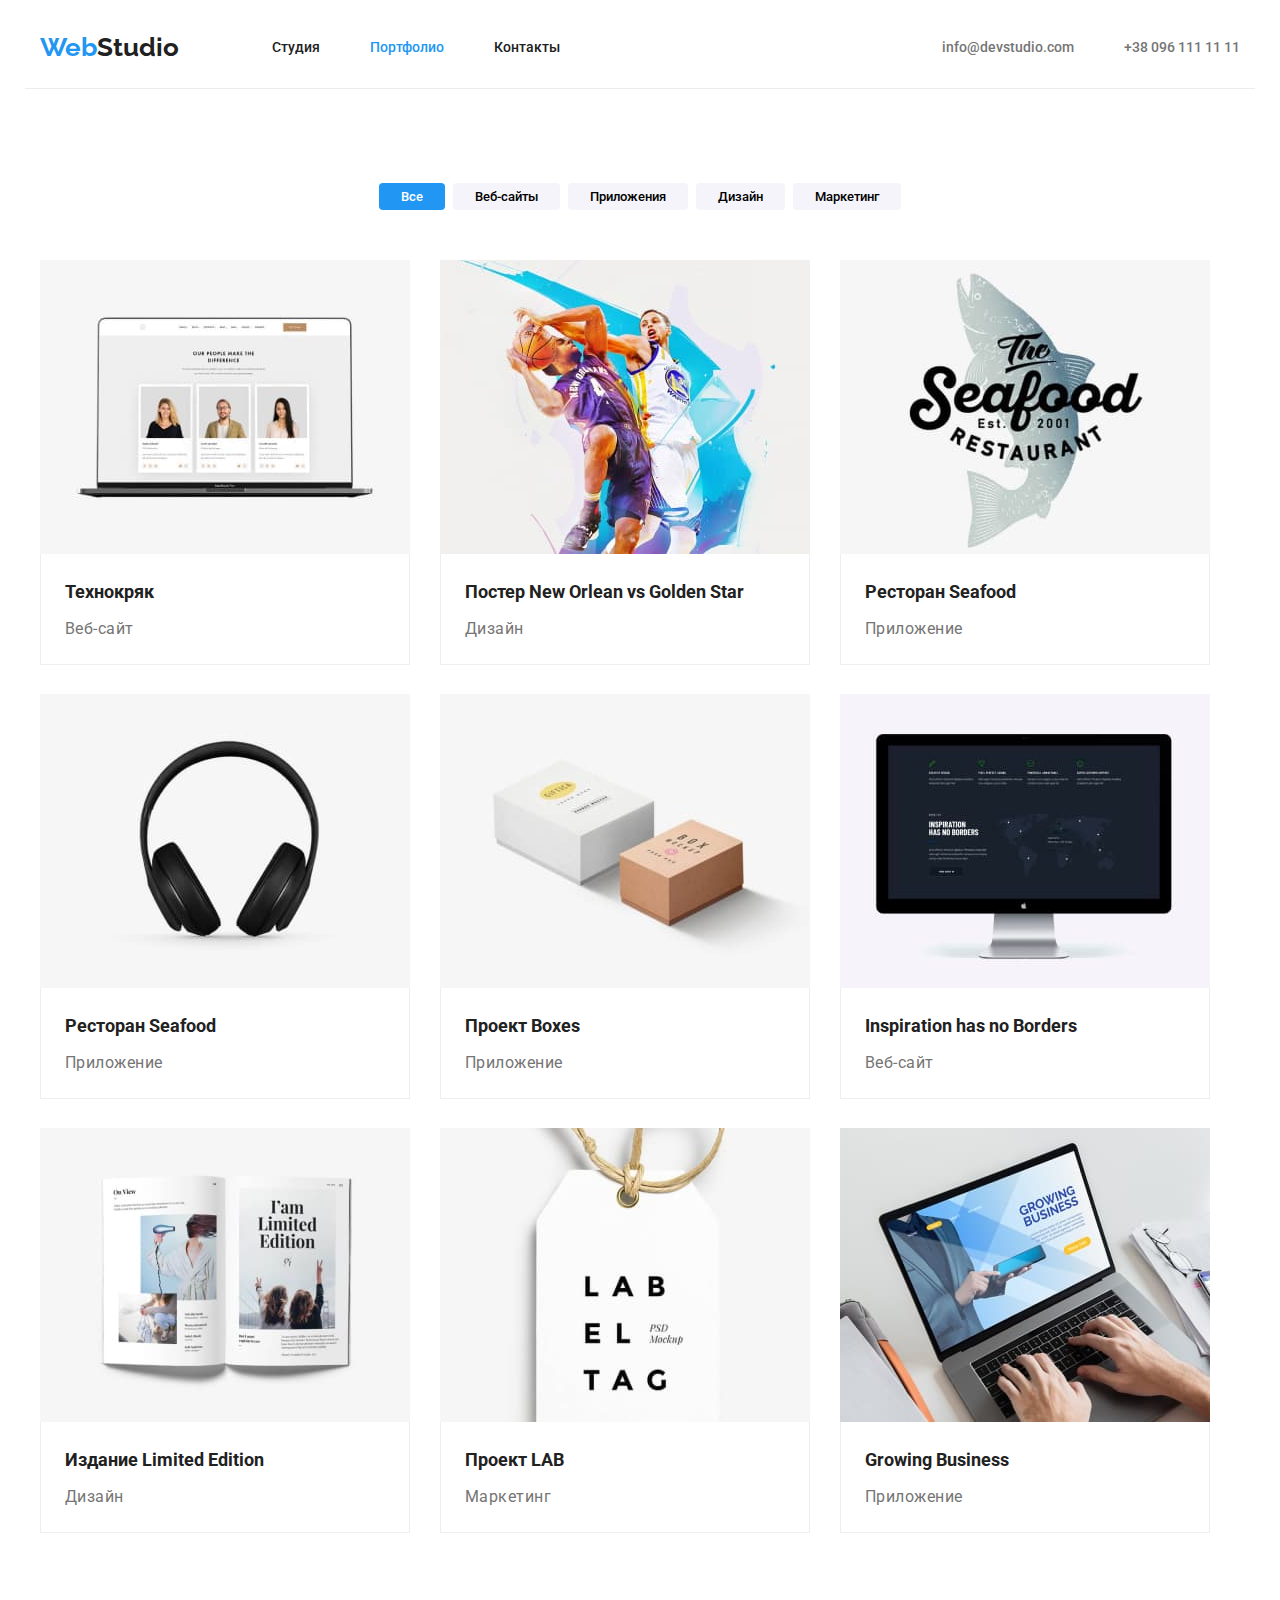
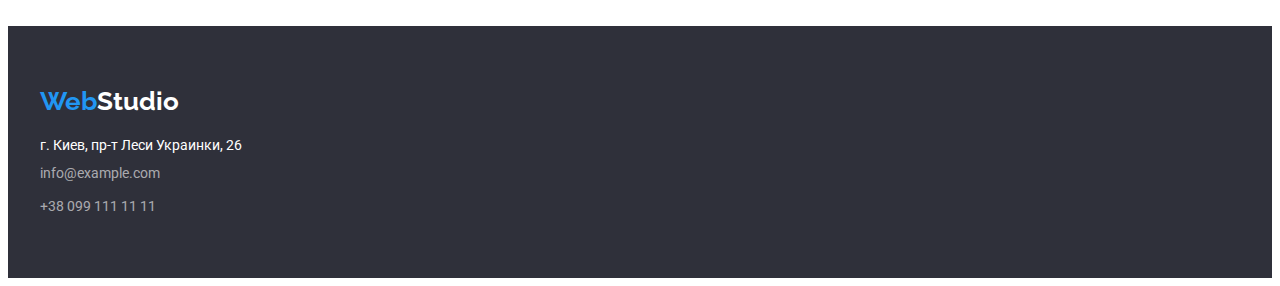
==== commit 427e35df: "исправил ошибки по дз" ====
--- a/portfolio.html
+++ b/portfolio.html
@@ -87,8 +87,10 @@
                   width="370"
                   height="294"
                 />
-                <h2 class="card title">Технокряк</h2>
-                <p class="text">Веб-сайт</p>
+                <div class="card-border">
+                  <h2 class="card title">Технокряк</h2>
+                  <p class="text">Веб-сайт</p>
+                </div>
               </a>
             </li>
             <li class="card-box">
@@ -99,11 +101,13 @@
                   width="370"
                   height="294"
                 />
-                <h2 class="card title">
-                  Постер <span lang="en">New Orlean vs Golden Star</span>
-                </h2>
-                <p class="card text">Дизайн</p></a
-              >
+                <div class="card-border">
+                  <h2 class="card title">
+                    Постер <span lang="en">New Orlean vs Golden Star</span>
+                  </h2>
+                  <p class="text">Дизайн</p>
+                </div>
+              </a>
             </li>
             <li class="card-box">
               <a href="" class="list-filter"
@@ -113,10 +117,12 @@
                   width="370"
                   height="294"
                 />
-                <h2 class="card title">
-                  Ресторан <span lang="en">Seafood</span>
-                </h2>
-                <p class="text">Приложение</p></a
+                <div class="card-border">
+                  <h2 class="card title">
+                    Ресторан <span lang="en">Seafood</span>
+                  </h2>
+                  <p class="text">Приложение</p>
+                </div></a
               >
             </li>
             <li class="card-box">
@@ -127,8 +133,12 @@
                   width="370"
                   height="294"
                 />
-                <h2 class="card title">Проект <span lang="en">Prime</span></h2>
-                <p class="text">Маркетинг</p></a
+                <div class="card-border">
+                  <h2 class="card title">
+                    Ресторан <span lang="en">Seafood</span>
+                  </h2>
+                  <p class="text">Приложение</p>
+                </div></a
               >
             </li>
             <li class="card-box">
@@ -139,8 +149,12 @@
                   width="370"
                   height="294"
                 />
-                <h2 class="card title">Проект <span lang="en">Boxes</span></h2>
-                <p class="text">Приложение</p></a
+                <div class="card-border">
+                  <h2 class="card title">
+                    Проект <span lang="en">Boxes</span>
+                  </h2>
+                  <p class="text">Приложение</p>
+                </div></a
               >
             </li>
             <li class="card-box">
@@ -151,8 +165,12 @@
                   width="370"
                   height="294"
                 />
-                <h2 class="card title" lang="en">Inspiration has no Borders</h2>
-                <p class="text">Веб-сайт</p></a
+                <div class="card-border">
+                  <h2 class="card title" lang="en">
+                    Inspiration has no Borders
+                  </h2>
+                  <p class="text">Веб-сайт</p>
+                </div></a
               >
             </li>
             <li class="card-box">
@@ -163,10 +181,12 @@
                   width="370"
                   height="294"
                 />
-                <h2 class="card title">
-                  Издание <span lang="en">Limited Edition</span>
-                </h2>
-                <p class="text">Дизайн</p></a
+                <div class="card-border">
+                  <h2 class="card title">
+                    Издание <span lang="en">Limited Edition</span>
+                  </h2>
+                  <p class="text">Дизайн</p>
+                </div></a
               >
             </li>
             <li class="card-box">
@@ -177,8 +197,10 @@
                   width="370"
                   height="294"
                 />
-                <h2 class="card title">Проект LAB</h2>
-                <p class="text">Маркетинг</p></a
+                <div class="card-border">
+                  <h2 class="card title">Проект LAB</h2>
+                  <p class="text">Маркетинг</p>
+                </div></a
               >
             </li>
             <li class="card-box">
@@ -189,8 +211,10 @@
                   width="370"
                   height="294"
                 />
-                <h2 class="card title" lang="en">Growing Business</h2>
-                <p class="text">Приложение</p></a
+                <div class="card-border">
+                  <h2 class="card title" lang="en">Growing Business</h2>
+                  <p class="text">Приложение</p>
+                </div></a
               >
             </li>
           </ul>
@@ -200,7 +224,7 @@
     <!-- подвал -->
     <footer class="footer">
       <div class="container">
-        <a href="./index.html" class="logo footer-nav" lang="en"
+        <a href="./portfolio.html" class="logo futter" lang="en"
           >Web<span class="footer-logo">Studio</span>
         </a>
         <address class="adress">
--- a/css/styles.css
+++ b/css/styles.css
@@ -8,7 +8,7 @@
   --pouring: #2f303a;
 }
 
-/* основные стили */
+/*-------------- основные стили---------------- */
 body {
   background-color: var(--primeri-white-color);
   color: var(--title-text-color);
@@ -23,6 +23,7 @@
   font-size: 26px;
   line-height: 1.19;
 }
+
 .logo-accent {
   color: var(--title-text-color);
 }
@@ -32,6 +33,7 @@
   margin-bottom: 0;
   padding-left: 0;
 }
+
 .link,
 .logo {
   text-decoration: none;
@@ -42,21 +44,28 @@
   max-width: 100%;
 }
 
-/* my nav */
+/*---------------- my nav-------------------- */
 .my-nav {
   display: flex;
-  align-items: center;
+}
+
+.my-nav > .logo {
+  margin-right: 93px;
+  padding-top: 24px;
+  padding-bottom: 24px;
+}
+
+.my-nav.container {
   border-bottom: 1px solid #ececec;
 }
 
-/* контейнер */
+/*--------------- контейнер --------------------*/
 .container {
-  /* background-color: beige;
-  outline: 1px solid red;. */
-
   width: 1200px;
+
   padding-left: 15px;
   padding-right: 15px;
+
   margin-left: auto;
   margin-right: auto;
 }
@@ -66,10 +75,8 @@
   padding-bottom: 94px;
 }
 
-/* основная навигация сайта */
-.site-nav {
-  margin-left: 93px;
-}
+/*----------- основная навигация сайта---------- */
+
 .auth-nav {
   margin-left: auto;
 }
@@ -83,7 +90,6 @@
 
 .site-nav > .item,
 .auth-nav > .item {
-  /* outline: 1px solid red; */
   margin-right: 50px;
 }
 .site-nav > .item:last-child,
@@ -114,7 +120,7 @@
   color: var(--accent);
 }
 
-/* герой */
+/* -------------герой------------ */
 .hero {
   background-color: var(--pouring);
   text-align: center;
@@ -156,7 +162,7 @@
   border: 0;
   border-radius: 4px;
 }
-/* преимущества */
+/* -------------преимущества------------- */
 
 .benefits-section {
   display: flex;
@@ -191,40 +197,55 @@
   margin-top: 0;
   margin-bottom: 0;
 }
-/*примеры работ */
+/*-----------примеры работ--------- */
+.examples.section {
+  padding-top: 0;
+}
 
 .examples-finished {
   display: flex;
   justify-content: space-between;
-  padding-left: 0;
-  margin: 0;
 }
 
 .headline {
   margin-top: 0;
   margin-bottom: 0;
 
-  padding-bottom: 50px;
+  margin-bottom: 50px;
 
   font-size: 36px;
   line-height: 1.7;
   text-align: center;
 }
 
-/* команда */
+/*------------- команда------------- */
 
 .comand {
   background-color: var(--optional-bt-color);
 }
-
+.comand-box {
+  display: flex;
+  flex-wrap: wrap;
+}
 .example-cards {
   background-color: var(--primeri-white-color);
-}
+
+  width: 270px;
+  height: 368px;
+
+  margin-right: 30px;
+}
+.example-cards:last-child {
+  margin-right: 0;
+}
+.example-cards > img {
+  margin-bottom: 30px;
+}
+
 .comand-name {
+  padding-bottom: 0px;
   margin-top: 0;
   margin-bottom: 10px;
-  padding-top: 30px;
-  padding-bottom: 0px;
 
   font-weight: 500;
   font-size: 16px;
@@ -234,7 +255,6 @@
 .comand-text {
   margin-top: 0;
   margin-bottom: 0;
-  padding-bottom: 30px;
 
   color: var(--primery-text-color);
   font-size: 16px;
@@ -242,18 +262,23 @@
   text-align: center;
 }
 
-/* футтер */
-.footer-nav {
-  display: block;
-  padding-top: 60px;
-  margin-bottom: 20px;
-}
+/*------------ футтер------------- */
 
 .footer {
   background-color: var(--pouring);
+
+  padding-top: 60px;
+  padding-bottom: 60px;
+}
+
+.logo.futter {
+  display: inline-block;
+  margin-bottom: 20px;
 }
 .location {
   color: var(--primeri-white-color);
+
+  display: inline-block;
   margin-bottom: 9px;
 }
 .adress {
@@ -270,18 +295,17 @@
 }
 
 .transparent.mail {
-  display: block;
+  display: inline-block;
   margin-bottom: 9px;
 }
 .transparent.phone {
-  display: block;
-  padding-bottom: 60px;
+  display: inline-block;
 }
 
 .footer-logo {
   color: var(--primeri-white-color);
 }
-/* доп разметка портфолио */
+/* -------------доп разметка портфолио ---------*/
 .portfolio-nav {
   display: flex;
   justify-content: center;
@@ -311,10 +335,15 @@
   background-color: var(--accent);
   color: var(--primeri-white-color);
 }
-/*разметка карточек портфолио */
+/*--------разметка карточек портфолио----- */
 .card.list {
   display: flex;
   flex-wrap: wrap;
+}
+.card-border {
+  border-right: 1px solid #eeeeee;
+  border-left: 1px solid #eeeeee;
+  border-bottom: 1px solid #eeeeee;
 }
 
 .list-filter {
@@ -328,10 +357,6 @@
 
   margin-right: 30px;
   margin-bottom: 30px;
-
-  border-right: 1px solid #eeeeee;
-  border-left: 1px solid #eeeeee;
-  border-bottom: 1px solid #eeeeee;
 }
 .card-box:nth-child(3n) {
   margin-right: 0;
